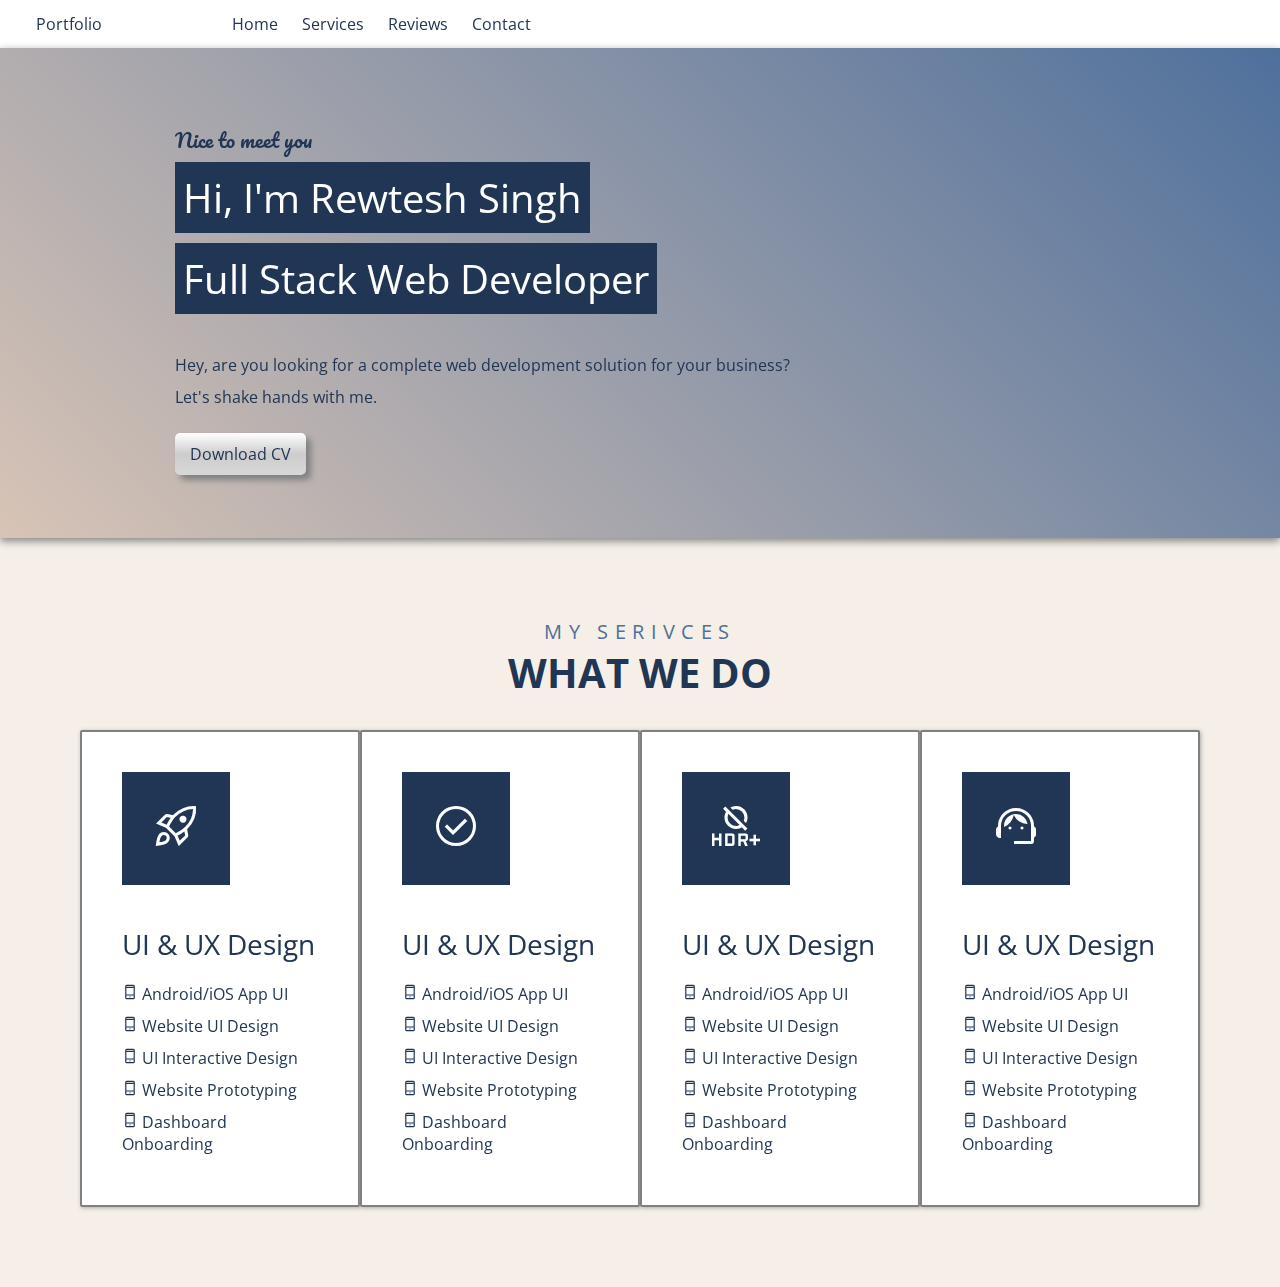
==== index.html @ db838163 "style" ====
<!DOCTYPE html>
<html lang="en">
<head>
    <!-- Meta Tags -->
    <meta charset="UTF-8">
    <meta http-equiv="X-UA-Compatible" content="IE=edge">
    <meta name="viewport" content="width=device-width, initial-scale=1.0">
    
    <!-- Title -->
    <title>My Portfolio</title>
    
    <!-- Fonts -->
    <link rel="preconnect" href="https://fonts.googleapis.com">
    <link rel="preconnect" href="https://fonts.gstatic.com" crossorigin>
    <link href="https://fonts.googleapis.com/css2?family=Open+Sans:wght@600&display=swap" rel="stylesheet">
    <link href="https://fonts.googleapis.com/css2?family=Pacifico&display=swap" rel="stylesheet">

    <!-- Icons -->
    <link rel="stylesheet" href="https://fonts.googleapis.com/css2?family=Material+Symbols+Outlined:opsz,wght,FILL,GRAD@48,400,0,0" />
    <link rel="stylesheet" href="https://fonts.googleapis.com/css2?family=Material+Symbols+Outlined:opsz,wght,FILL,GRAD@20..48,100..700,0..1,-50..200" />
    <link rel="stylesheet" href="https://fonts.googleapis.com/css2?family=Material+Symbols+Outlined:opsz,wght,FILL,GRAD@48,400,0,0" />
    <link rel="stylesheet" href="https://fonts.googleapis.com/css2?family=Material+Symbols+Outlined:opsz,wght,FILL,GRAD@20..48,100..700,0..1,-50..200" />
    <!-- Styles -->
    <link rel="stylesheet" href="style/day4.css">
</head>
<body>
    <div class="navigation">
        <div class="logo">
            <img class="logoImage" src="logo.png" alt="">
            <span class="logoTitle">Portfolio</span>
        </div>

        <div class="menuItems">
            <a href="#"><span class="menuItem">Home</span></a>
            <a href="#"><span class="menuItem">Services</span></a>
            <a href="#"><span class="menuItem">Reviews</span></a>
            <a href="#"><span class="menuItem">Contact</span></a>
        </div>

        <div class="contact">
            <a class="contactButton" href="#">
                <img class="contactImage" src="call.png" alt="">
            </a>
        </div>
    </div>

    <div class="banner">
        <div class="bannerLeft">
            <div class="greeting">
                Nice to meet you
            </div>
            <div class="title">
                <div class="titleSpan">
                    Hi, I'm Rewtesh Singh
                </div>                                
                <div class="titleSpan">
                    Full Stack Web Developer
                </div>
            </div>
            <div class="description">
                Hey, are you looking for a complete web development
                solution for your business? 
                Let's shake hands with me.
            </div>
            <div class="showCV">
                <a href="#" class="showCVButton">
                    Download CV
                </a>
            </div>
        </div>

        <div class="bannerRight">
            <img class="bannerImage" src="IMG20230305185233.jpg" alt="">
        </div>
    </div>

    <div class="services">
        <!-- Service Text Headings -->
        <div class="serviceText">
            <!-- service text sub-heading -->
            <div class="textSubHeading">My Serivces</div>

            <!-- Service text heading -->
            <div class="textHeading">What we do</div>
        </div>

        <!-- Service Cards -->
        <div class="serviceCards">
            <div class="serviceCard">
                <div class="serviceIconDiv">
                    <span class="serviceIcon material-symbols-outlined">rocket_launch</span>
                </div>
                <div class="serviceTitle">UI & UX Design</div>
                <div class="serviceFeatures">
                    <div class="serviceFeature">
                        <span class="serviceFeatureIcon material-symbols-outlined">
                            phone_iphone
                        </span>
                        <span class="serviceFeatureText">Android/iOS App UI</span>
                    </div>
                    <div class="serviceFeature">
                        <span class="serviceFeatureIcon material-symbols-outlined">
                            phone_iphone
                        </span>
                        <span class="serviceFeatureText">Website UI Design</span>
                    </div>
                    <div class="serviceFeature">
                        <span class="serviceFeatureIcon material-symbols-outlined">
                            phone_iphone
                        </span>
                        <span class="serviceFeatureText">UI Interactive Design</span>
                    </div>
                    <div class="serviceFeature">
                        <span class="serviceFeatureIcon material-symbols-outlined">
                            phone_iphone
                        </span>
                        <span class="serviceFeatureText">Website Prototyping</span>
                    </div>
                    <div class="serviceFeature">
                        <span class="serviceFeatureIcon material-symbols-outlined">
                            phone_iphone
                        </span>
                        <span class="serviceFeatureText">Dashboard Onboarding</span>
                    </div>
                </div>
            </div>

            <div class="serviceCard">
                <div class="serviceIconDiv">
                    <span class="serviceIcon material-symbols-outlined">check_circle</span>
                </div>
                <div class="serviceTitle">UI & UX Design</div>
                <div class="serviceFeatures">
                    <div class="serviceFeature">
                        <span class="serviceFeatureIcon material-symbols-outlined">
                            phone_iphone
                        </span>
                        <span class="serviceFeatureText">Android/iOS App UI</span>
                    </div>
                    <div class="serviceFeature">
                        <span class="serviceFeatureIcon material-symbols-outlined">
                            phone_iphone
                        </span>
                        <span class="serviceFeatureText">Website UI Design</span>
                    </div>
                    <div class="serviceFeature">
                        <span class="serviceFeatureIcon material-symbols-outlined">
                            phone_iphone
                        </span>
                        <span class="serviceFeatureText">UI Interactive Design</span>
                    </div>
                    <div class="serviceFeature">
                        <span class="serviceFeatureIcon material-symbols-outlined">
                            phone_iphone
                        </span>
                        <span class="serviceFeatureText">Website Prototyping</span>
                    </div>
                    <div class="serviceFeature">
                        <span class="serviceFeatureIcon material-symbols-outlined">
                            phone_iphone
                        </span>
                        <span class="serviceFeatureText">Dashboard Onboarding</span>
                    </div>
                </div>
            </div>
            <div class="serviceCard">
                <div class="serviceIconDiv">
                    <span class="serviceIcon material-symbols-outlined">hdr_off_select</span>
                </div>
                <div class="serviceTitle">UI & UX Design</div>
                <div class="serviceFeatures">
                    <div class="serviceFeature">
                        <span class="serviceFeatureIcon material-symbols-outlined">
                            phone_iphone
                        </span>
                        <span class="serviceFeatureText">Android/iOS App UI</span>
                    </div>
                    <div class="serviceFeature">
                        <span class="serviceFeatureIcon material-symbols-outlined">
                            phone_iphone
                        </span>
                        <span class="serviceFeatureText">Website UI Design</span>
                    </div>
                    <div class="serviceFeature">
                        <span class="serviceFeatureIcon material-symbols-outlined">
                            phone_iphone
                        </span>
                        <span class="serviceFeatureText">UI Interactive Design</span>
                    </div>
                    <div class="serviceFeature">
                        <span class="serviceFeatureIcon material-symbols-outlined">
                            phone_iphone
                        </span>
                        <span class="serviceFeatureText">Website Prototyping</span>
                    </div>
                    <div class="serviceFeature">
                        <span class="serviceFeatureIcon material-symbols-outlined">
                            phone_iphone
                        </span>
                        <span class="serviceFeatureText">Dashboard Onboarding</span>
                    </div>
                </div>
            </div>
            <div class="serviceCard">
                <div class="serviceIconDiv">
                    <span class="serviceIcon material-symbols-outlined">support_agent</span>
                </div>
                <div class="serviceTitle">UI & UX Design</div>
                <div class="serviceFeatures">
                    <div class="serviceFeature">
                        <span class="serviceFeatureIcon material-symbols-outlined">
                            phone_iphone
                        </span>
                        <span class="serviceFeatureText">Android/iOS App UI</span>
                    </div>
                    <div class="serviceFeature">
                        <span class="serviceFeatureIcon material-symbols-outlined">
                            phone_iphone
                        </span>
                        <span class="serviceFeatureText">Website UI Design</span>
                    </div>
                    <div class="serviceFeature">
                        <span class="serviceFeatureIcon material-symbols-outlined">
                            phone_iphone
                        </span>
                        <span class="serviceFeatureText">UI Interactive Design</span>
                    </div>
                    <div class="serviceFeature">
                        <span class="serviceFeatureIcon material-symbols-outlined">
                            phone_iphone
                        </span>
                        <span class="serviceFeatureText">Website Prototyping</span>
                    </div>
                    <div class="serviceFeature">
                        <span class="serviceFeatureIcon material-symbols-outlined">
                            phone_iphone
                        </span>
                        <span class="serviceFeatureText">Dashboard Onboarding</span>
                    </div>
                </div>
            </div>
        </div>
    </div>


</body>
</html>
---- style/day4.css ----
/* Define The global or root variables */
:root{
    --primaryColor :#213555;
    --backgroundColor :#F5EFE7;
    --primaryAccentColor :#4F709C;
    --secondaryColor : #D8C4B6;
    --whiteColor:white;
    --blackColor:#222222;
    --primaryFont: 'Open Sans', sans-serif;
    --cursiveFont: 'Pacifico', cursive;

    --navbarHeight: 3rem;
}

/* Main CSS */
body{
    background-color: var(--backgroundColor);
    color: var(--primaryColor);
    font-family: var(--primaryFont);
    margin-top: 0px;
    margin-left: 0px;
    margin-right: 0px;
}
a {
    text-decoration: none;
    color: var(--primaryColor);
}
a:hover{
    color: var(--primaryAccentColor);
}

/* Navigation Bar */
.navigation{
    background-color: var(--whiteColor);
    height: var(--navbarHeight);
    display: flex;
    justify-content: space-around;
    align-items: center;
    filter: drop-shadow(0px 3px 4px grey);
    /* margin-bottom: 15px; */
}
.logo{
    display:flex;
    padding-left: 20px;
    width: 12rem;
    align-items: center;
}
.logoImage{
    padding: 8px;
    height: 2rem;    
    /* float:left; */
}
.contactImage{
    padding: 8px;
    height: 2rem;  
    margin-right: 40px;
}
.menuItems{
    flex-grow:2;
}
.menuItem{
    margin-left: 20px;
}

/* Banner */
.banner{
    display: flex;
    height: 450px;
    background: linear-gradient(45deg, var(--secondaryColor),var(--primaryAccentColor));
    filter: drop-shadow(0px 3px 4px grey); /*x, y, radius,color */
    justify-content: space-around;
    align-items: center;
    padding: 20px;
}
.bannerLeft{
    width: 50%;
}
.bannerImage{
    height: 300px;
    border-radius: 100%;
}
.greeting{
    font-family: var(--cursiveFont);
    font-size: 1.25rem;
}
.title{
    font-size: 2.5rem;
    color: white;
}
.titleSpan{
    display: inline-block;
    background-color: var(--primaryColor);
    padding: 0.5rem; 
    margin: 5px 0px;   
}
.description{
    margin: 30px 0px;
    line-height: 2rem;
}
.showCVButton{
    background: linear-gradient(
        white, rgb(205,205,205),rgb(215,215,215)
    );
    padding: 10px 15px;
    border-radius: 5px;
    filter: drop-shadow(5px 5px 3px grey);
}
.showCVButton:hover{
    background: linear-gradient(
        white, rgb(215,215,215)
    );
}

/* Services Section */
.services{
    margin: 5rem;    
}
.serviceText{
    text-align: center;
    text-transform: uppercase;
}
.textSubHeading{
    color: var(--primaryAccentColor);
    letter-spacing: 0.4rem;
    font-size: 1.25rem;
}
.textHeading{
    font-size: 2.5rem;
    font-weight: bold;
}
.serviceCards{
    margin-top: 30px;
    display: flex;
    justify-content: space-around;
}
.serviceCard{
    background-color: white;
    border: 2px solid grey;
    border-radius: 2px;
    filter: drop-shadow(1px 1px 2px #aaaaaa);
    /* margin: 15px; */
    padding: 40px;
}
.serviceCard:hover{
    background-color: white;
    filter: drop-shadow(3px 3px 8px grey);
}
.serviceIconDiv{
    background-color: var(--primaryColor);
    padding: 30px;
    display: inline-block;
    margin-bottom: 20px;       
}
.serviceIcon{
    font-size: 3rem;
    color: white;
}
.serviceTitle{
    font-size: 1.75rem;
    margin: 20px 0px;
}
.serviceFeature{
    font-size: 1rem;
    margin: 10px 0px;
}
.serviceFeatureIcon{
    font-size: 1rem;
}
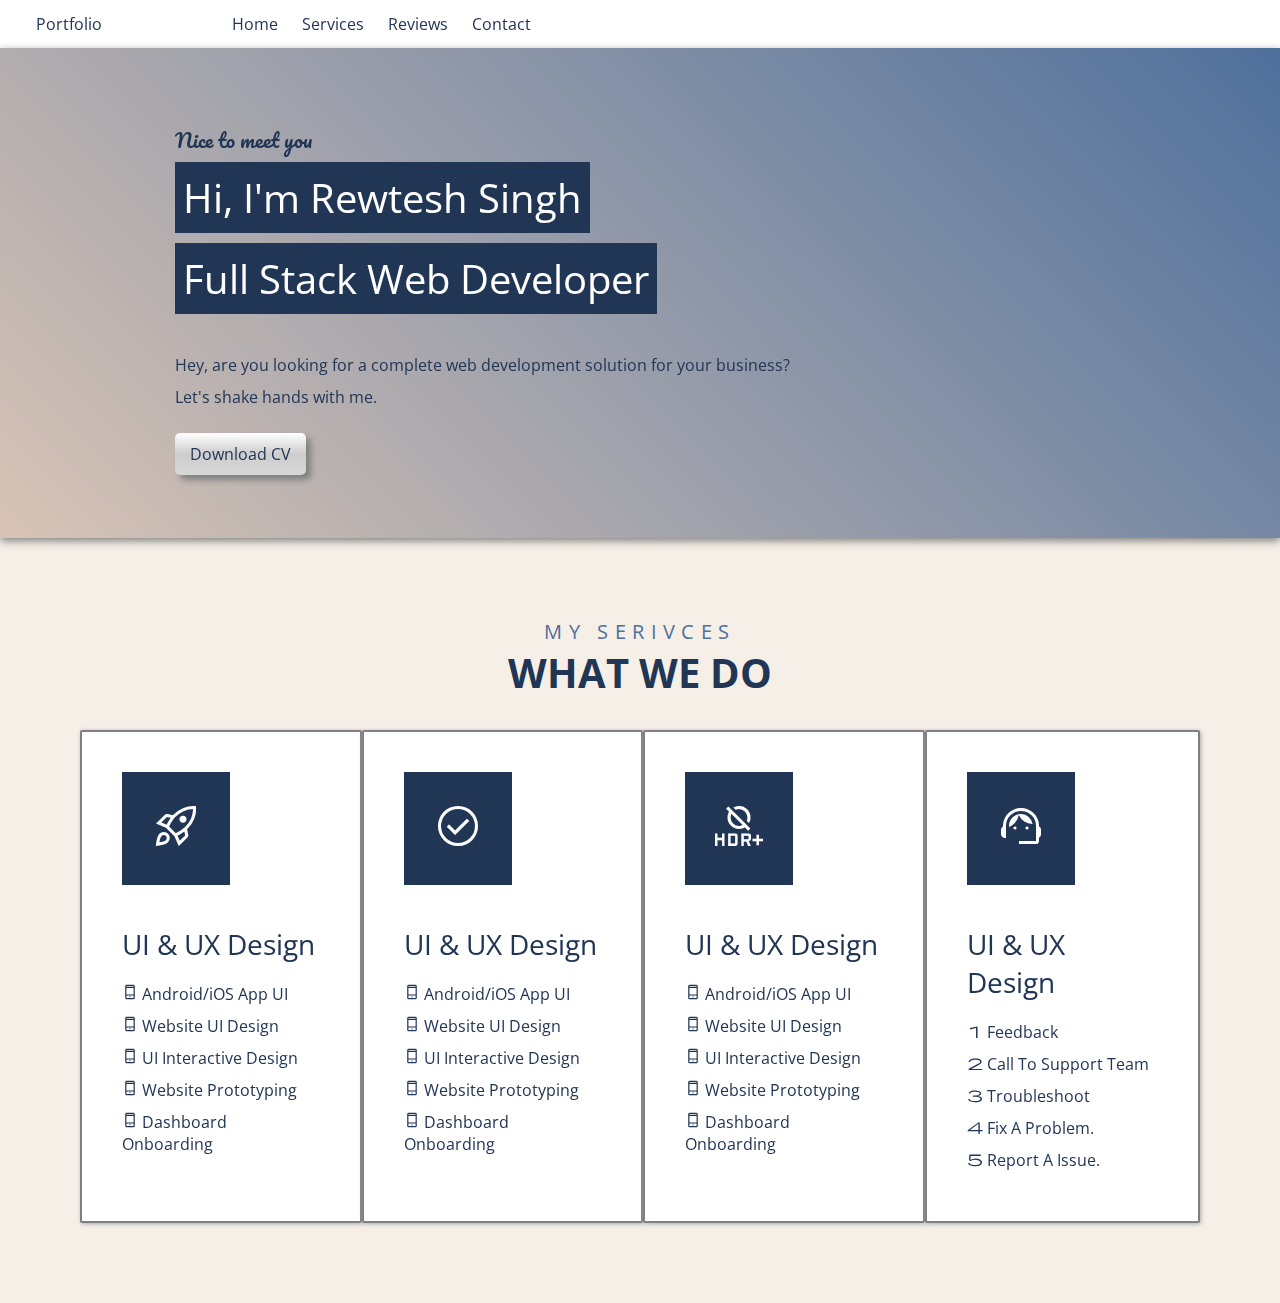
==== commit 70f024cf: "chng" ====
--- a/index.html
+++ b/index.html
@@ -26,7 +26,7 @@
 <body>
     <div class="navigation">
         <div class="logo">
-            <img class="logoImage" src="logo.png" alt="">
+            <img class="logoImage" src="images/logo.png" alt="">
             <span class="logoTitle">Portfolio</span>
         </div>
 
@@ -39,7 +39,7 @@
 
         <div class="contact">
             <a class="contactButton" href="#">
-                <img class="contactImage" src="call.png" alt="">
+                <img class="contactImage" src="images/call.png" alt="">
             </a>
         </div>
     </div>
@@ -70,7 +70,7 @@
         </div>
 
         <div class="bannerRight">
-            <img class="bannerImage" src="IMG20230305185233.jpg" alt="">
+            <img class="bannerImage" src="images/IMG20230305185233.jpg" alt="">
         </div>
     </div>
 
@@ -209,33 +209,33 @@
                 <div class="serviceFeatures">
                     <div class="serviceFeature">
                         <span class="serviceFeatureIcon material-symbols-outlined">
-                            phone_iphone
-                        </span>
-                        <span class="serviceFeatureText">Android/iOS App UI</span>
-                    </div>
-                    <div class="serviceFeature">
-                        <span class="serviceFeatureIcon material-symbols-outlined">
-                            phone_iphone
-                        </span>
-                        <span class="serviceFeatureText">Website UI Design</span>
-                    </div>
-                    <div class="serviceFeature">
-                        <span class="serviceFeatureIcon material-symbols-outlined">
-                            phone_iphone
-                        </span>
-                        <span class="serviceFeatureText">UI Interactive Design</span>
-                    </div>
-                    <div class="serviceFeature">
-                        <span class="serviceFeatureIcon material-symbols-outlined">
-                            phone_iphone
-                        </span>
-                        <span class="serviceFeatureText">Website Prototyping</span>
-                    </div>
-                    <div class="serviceFeature">
-                        <span class="serviceFeatureIcon material-symbols-outlined">
-                            phone_iphone
-                        </span>
-                        <span class="serviceFeatureText">Dashboard Onboarding</span>
+                            1
+                        </span>
+                        <span class="serviceFeatureText">Feedback</span>
+                    </div>
+                    <div class="serviceFeature">
+                        <span class="serviceFeatureIcon material-symbols-outlined">
+                            2
+                        </span>
+                        <span class="serviceFeatureText">Call To Support Team</span>
+                    </div>
+                    <div class="serviceFeature">
+                        <span class="serviceFeatureIcon material-symbols-outlined">
+                            3
+                        </span>
+                        <span class="serviceFeatureText">Troubleshoot</span>
+                    </div>
+                    <div class="serviceFeature">
+                        <span class="serviceFeatureIcon material-symbols-outlined">
+                            4
+                        </span>
+                        <span class="serviceFeatureText">Fix A Problem.</span>
+                    </div>
+                    <div class="serviceFeature">
+                        <span class="serviceFeatureIcon material-symbols-outlined">
+                            5
+                        </span>
+                        <span class="serviceFeatureText">Report A Issue.</span>
                     </div>
                 </div>
             </div>
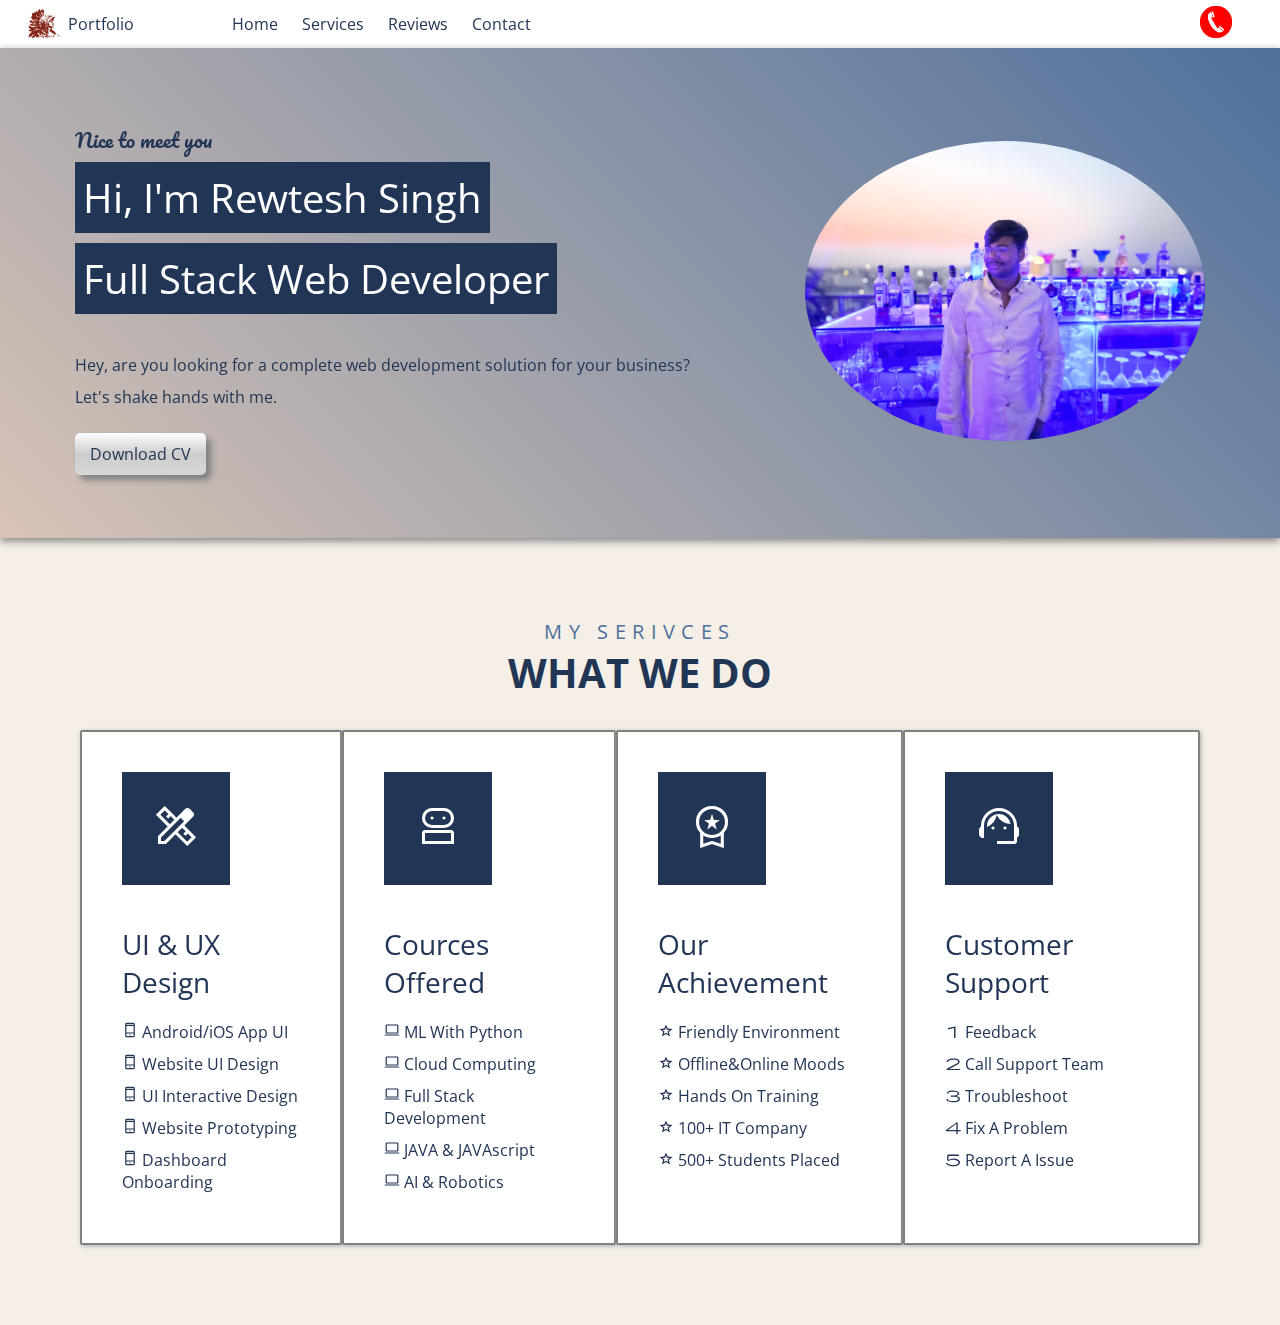
==== commit 440f639c: "aa" ====
--- a/index.html
+++ b/index.html
@@ -17,7 +17,7 @@
 
     <!-- Icons -->
     <link rel="stylesheet" href="https://fonts.googleapis.com/css2?family=Material+Symbols+Outlined:opsz,wght,FILL,GRAD@48,400,0,0" />
-    <link rel="stylesheet" href="https://fonts.googleapis.com/css2?family=Material+Symbols+Outlined:opsz,wght,FILL,GRAD@20..48,100..700,0..1,-50..200" />
+    <link rel="stylesheet" href="https://fonts.googleapis.com/css2?family=Material+Symbols+Outlined:opsz,wght,FILL,GRAD@48,400,0,0" />
     <link rel="stylesheet" href="https://fonts.googleapis.com/css2?family=Material+Symbols+Outlined:opsz,wght,FILL,GRAD@48,400,0,0" />
     <link rel="stylesheet" href="https://fonts.googleapis.com/css2?family=Material+Symbols+Outlined:opsz,wght,FILL,GRAD@20..48,100..700,0..1,-50..200" />
     <!-- Styles -->
@@ -26,7 +26,7 @@
 <body>
     <div class="navigation">
         <div class="logo">
-            <img class="logoImage" src="images/logo.png" alt="">
+            <img class="logoImage" src="style/logo.png" alt="">
             <span class="logoTitle">Portfolio</span>
         </div>
 
@@ -39,7 +39,7 @@
 
         <div class="contact">
             <a class="contactButton" href="#">
-                <img class="contactImage" src="images/call.png" alt="">
+                <img class="contactImage" src="style/call.png" alt="">
             </a>
         </div>
     </div>
@@ -70,7 +70,7 @@
         </div>
 
         <div class="bannerRight">
-            <img class="bannerImage" src="images/IMG20230305185233.jpg" alt="">
+            <img class="bannerImage" src="style/IMG20230305185233.jpg" alt="">
         </div>
     </div>
 
@@ -88,7 +88,9 @@
         <div class="serviceCards">
             <div class="serviceCard">
                 <div class="serviceIconDiv">
-                    <span class="serviceIcon material-symbols-outlined">rocket_launch</span>
+                    <span class="serviceIcon material-symbols-outlined">
+                        design_services
+                        </span>
                 </div>
                 <div class="serviceTitle">UI & UX Design</div>
                 <div class="serviceFeatures">
@@ -127,77 +129,81 @@
 
             <div class="serviceCard">
                 <div class="serviceIconDiv">
-                    <span class="serviceIcon material-symbols-outlined">check_circle</span>
-                </div>
-                <div class="serviceTitle">UI & UX Design</div>
-                <div class="serviceFeatures">
-                    <div class="serviceFeature">
-                        <span class="serviceFeatureIcon material-symbols-outlined">
-                            phone_iphone
-                        </span>
-                        <span class="serviceFeatureText">Android/iOS App UI</span>
-                    </div>
-                    <div class="serviceFeature">
-                        <span class="serviceFeatureIcon material-symbols-outlined">
-                            phone_iphone
-                        </span>
-                        <span class="serviceFeatureText">Website UI Design</span>
-                    </div>
-                    <div class="serviceFeature">
-                        <span class="serviceFeatureIcon material-symbols-outlined">
-                            phone_iphone
-                        </span>
-                        <span class="serviceFeatureText">UI Interactive Design</span>
-                    </div>
-                    <div class="serviceFeature">
-                        <span class="serviceFeatureIcon material-symbols-outlined">
-                            phone_iphone
-                        </span>
-                        <span class="serviceFeatureText">Website Prototyping</span>
-                    </div>
-                    <div class="serviceFeature">
-                        <span class="serviceFeatureIcon material-symbols-outlined">
-                            phone_iphone
-                        </span>
-                        <span class="serviceFeatureText">Dashboard Onboarding</span>
-                    </div>
-                </div>
-            </div>
-            <div class="serviceCard">
-                <div class="serviceIconDiv">
-                    <span class="serviceIcon material-symbols-outlined">hdr_off_select</span>
-                </div>
-                <div class="serviceTitle">UI & UX Design</div>
-                <div class="serviceFeatures">
-                    <div class="serviceFeature">
-                        <span class="serviceFeatureIcon material-symbols-outlined">
-                            phone_iphone
-                        </span>
-                        <span class="serviceFeatureText">Android/iOS App UI</span>
-                    </div>
-                    <div class="serviceFeature">
-                        <span class="serviceFeatureIcon material-symbols-outlined">
-                            phone_iphone
-                        </span>
-                        <span class="serviceFeatureText">Website UI Design</span>
-                    </div>
-                    <div class="serviceFeature">
-                        <span class="serviceFeatureIcon material-symbols-outlined">
-                            phone_iphone
-                        </span>
-                        <span class="serviceFeatureText">UI Interactive Design</span>
-                    </div>
-                    <div class="serviceFeature">
-                        <span class="serviceFeatureIcon material-symbols-outlined">
-                            phone_iphone
-                        </span>
-                        <span class="serviceFeatureText">Website Prototyping</span>
-                    </div>
-                    <div class="serviceFeature">
-                        <span class="serviceFeatureIcon material-symbols-outlined">
-                            phone_iphone
-                        </span>
-                        <span class="serviceFeatureText">Dashboard Onboarding</span>
+                    <span class="serviceIcon material-symbols-outlined">
+                        robot_2
+                        </span>
+                </div>
+                <div class="serviceTitle">Cources Offered</div>
+                <div class="serviceFeatures">
+                    <div class="serviceFeature">
+                        <span class="serviceFeatureIcon material-symbols-outlined">
+                            computer
+                        </span>
+                        <span class="serviceFeatureText">ML With Python</span>
+                    </div>
+                    <div class="serviceFeature">
+                        <span class="serviceFeatureIcon material-symbols-outlined">
+                            computer 
+                        </span>
+                        <span class="serviceFeatureText">Cloud Computing</span>
+                    </div>
+                    <div class="serviceFeature">
+                        <span class="serviceFeatureIcon material-symbols-outlined">
+                            computer 
+                        </span>
+                        <span class="serviceFeatureText">Full Stack Development</span>
+                    </div>
+                    <div class="serviceFeature">
+                        <span class="serviceFeatureIcon material-symbols-outlined">
+                            computer 
+                        </span>
+                        <span class="serviceFeatureText">JAVA & JAVAscript</span>
+                    </div>
+                    <div class="serviceFeature">
+                        <span class="serviceFeatureIcon material-symbols-outlined">
+                            computer 
+                        </span>
+                        <span class="serviceFeatureText">AI & Robotics</span>
+                    </div>
+                </div>
+            </div>
+            <div class="serviceCard">
+                <div class="serviceIconDiv">
+                    <span class="serviceIcon material-symbols-outlined">
+                        workspace_premium
+                        </span>
+                </div>
+                <div class="serviceTitle">Our Achievement</div>
+                <div class="serviceFeatures">
+                    <div class="serviceFeature">
+                        <span class="serviceFeatureIcon material-symbols-outlined">
+                            star
+                        </span>
+                        <span class="serviceFeatureText">Friendly Environment</span>
+                    </div>
+                    <div class="serviceFeature">
+                        <span class="serviceFeatureIcon material-symbols-outlined">
+                            star
+                        </span>
+                        <span class="serviceFeatureText">Offline&Online Moods</span>
+                    </div>
+                    <div class="serviceFeature">
+                        <span class="serviceFeatureIcon material-symbols-outlined">
+                            star
+                        </span>
+                        <span class="serviceFeatureText">Hands On Training</span>
+                    </div>
+                    <div class="serviceFeature">
+                        <span class="serviceFeatureIcon material-symbols-outlined">
+                            star
+                        </span>
+                        <span class="serviceFeatureText">100+ IT Company</span>
+                    </div>
+                    <div class="serviceFeature">
+                        <span class="serviceFeatureIcon material-symbols-outlined">
+                            star
+                        </span>
+                        <span class="serviceFeatureText">500+ Students Placed</span>
                     </div>
                 </div>
             </div>
@@ -205,7 +211,7 @@
                 <div class="serviceIconDiv">
                     <span class="serviceIcon material-symbols-outlined">support_agent</span>
                 </div>
-                <div class="serviceTitle">UI & UX Design</div>
+                <div class="serviceTitle">Customer Support</div>
                 <div class="serviceFeatures">
                     <div class="serviceFeature">
                         <span class="serviceFeatureIcon material-symbols-outlined">
@@ -217,7 +223,7 @@
                         <span class="serviceFeatureIcon material-symbols-outlined">
                             2
                         </span>
-                        <span class="serviceFeatureText">Call To Support Team</span>
+                        <span class="serviceFeatureText">Call Support Team</span>
                     </div>
                     <div class="serviceFeature">
                         <span class="serviceFeatureIcon material-symbols-outlined">
@@ -229,13 +235,13 @@
                         <span class="serviceFeatureIcon material-symbols-outlined">
                             4
                         </span>
-                        <span class="serviceFeatureText">Fix A Problem.</span>
+                        <span class="serviceFeatureText">Fix A Problem</span>
                     </div>
                     <div class="serviceFeature">
                         <span class="serviceFeatureIcon material-symbols-outlined">
                             5
                         </span>
-                        <span class="serviceFeatureText">Report A Issue.</span>
+                        <span class="serviceFeatureText">Report A Issue</span>
                     </div>
                 </div>
             </div>
@@ -244,4 +250,4 @@
 
 
 </body>
-</html>
+</html>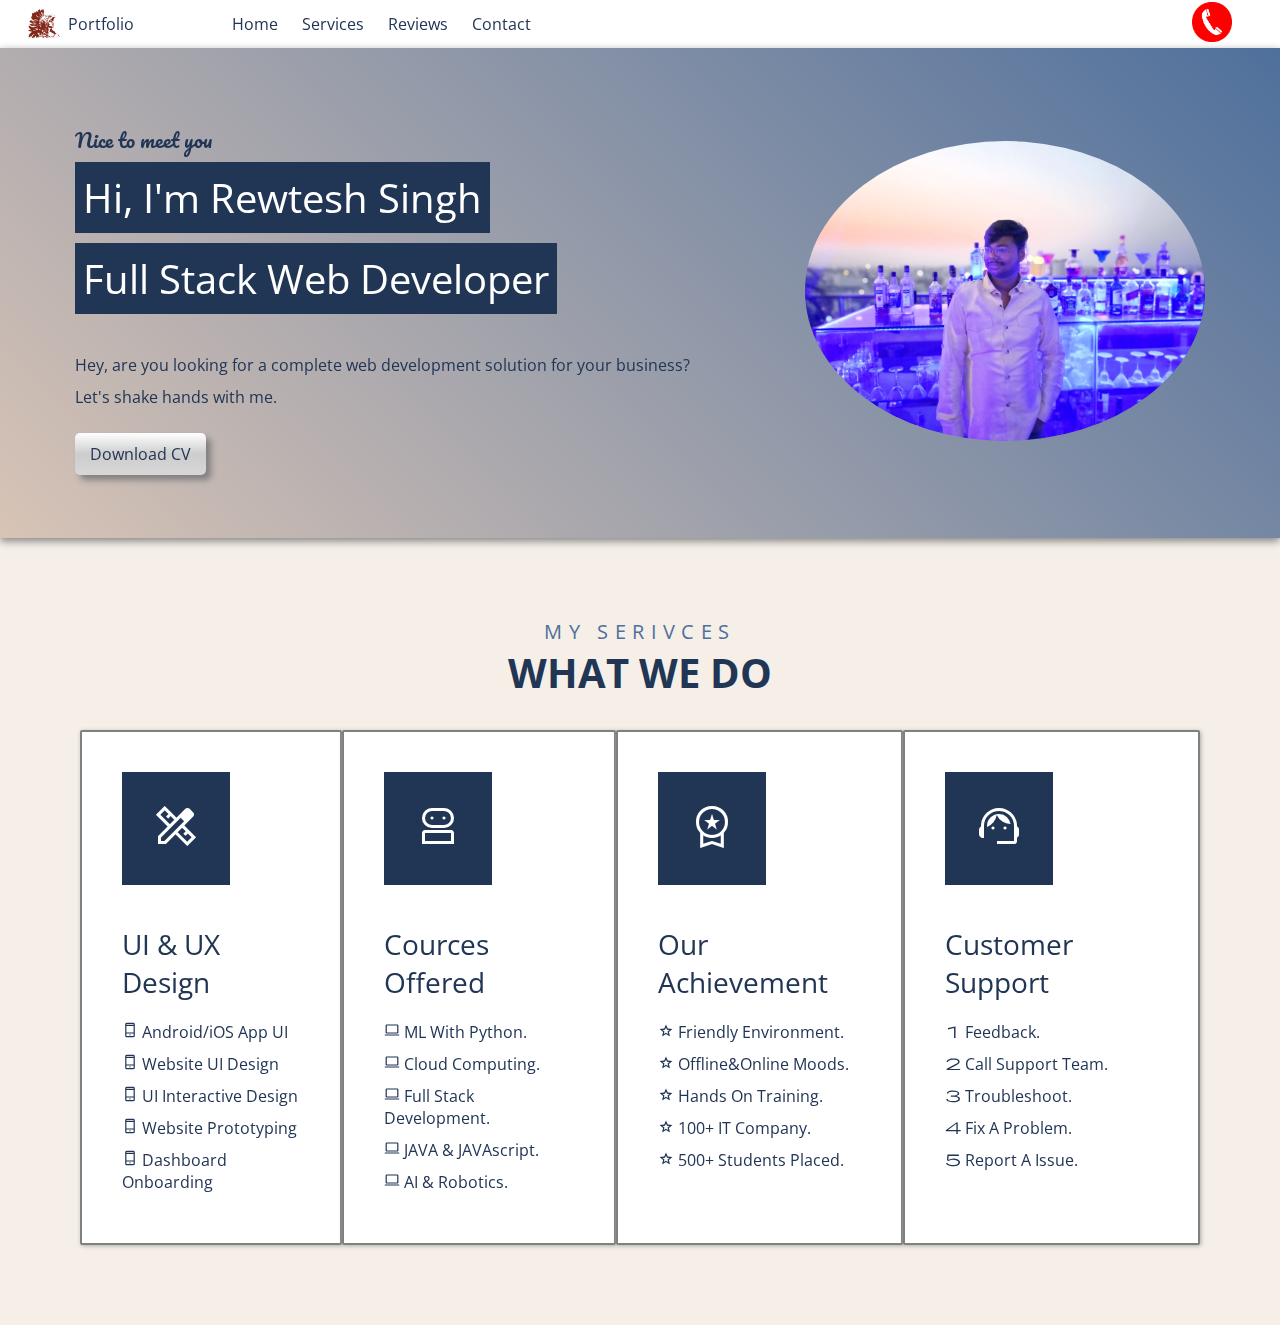
==== commit 219a8e59: "Some Changes 17-6-23" ====
--- a/index.html
+++ b/index.html
@@ -7,7 +7,7 @@
     <meta name="viewport" content="width=device-width, initial-scale=1.0">
     
     <!-- Title -->
-    <title>My Portfolio</title>
+    <title>Rewtesh Singh Portfolio</title>
     
     <!-- Fonts -->
     <link rel="preconnect" href="https://fonts.googleapis.com">
@@ -27,7 +27,8 @@
     <div class="navigation">
         <div class="logo">
             <img class="logoImage" src="style/logo.png" alt="">
-            <span class="logoTitle">Portfolio</span>
+            <!-- <span class="logoTitle">Portfolio</span> -->
+            <a href="#"><span class="logoTitle">Portfolio</span></a>
         </div>
 
         <div class="menuItems">
@@ -139,31 +140,31 @@
                         <span class="serviceFeatureIcon material-symbols-outlined">
                             computer
                         </span>
-                        <span class="serviceFeatureText">ML With Python</span>
-                    </div>
-                    <div class="serviceFeature">
-                        <span class="serviceFeatureIcon material-symbols-outlined">
-                            computer 
-                        </span>
-                        <span class="serviceFeatureText">Cloud Computing</span>
-                    </div>
-                    <div class="serviceFeature">
-                        <span class="serviceFeatureIcon material-symbols-outlined">
-                            computer 
-                        </span>
-                        <span class="serviceFeatureText">Full Stack Development</span>
-                    </div>
-                    <div class="serviceFeature">
-                        <span class="serviceFeatureIcon material-symbols-outlined">
-                            computer 
-                        </span>
-                        <span class="serviceFeatureText">JAVA & JAVAscript</span>
-                    </div>
-                    <div class="serviceFeature">
-                        <span class="serviceFeatureIcon material-symbols-outlined">
-                            computer 
-                        </span>
-                        <span class="serviceFeatureText">AI & Robotics</span>
+                        <span class="serviceFeatureText">ML With Python.</span>
+                    </div>
+                    <div class="serviceFeature">
+                        <span class="serviceFeatureIcon material-symbols-outlined">
+                            computer 
+                        </span>
+                        <span class="serviceFeatureText">Cloud Computing.</span>
+                    </div>
+                    <div class="serviceFeature">
+                        <span class="serviceFeatureIcon material-symbols-outlined">
+                            computer 
+                        </span>
+                        <span class="serviceFeatureText">Full Stack Development.</span>
+                    </div>
+                    <div class="serviceFeature">
+                        <span class="serviceFeatureIcon material-symbols-outlined">
+                            computer 
+                        </span>
+                        <span class="serviceFeatureText">JAVA & JAVAscript.</span>
+                    </div>
+                    <div class="serviceFeature">
+                        <span class="serviceFeatureIcon material-symbols-outlined">
+                            computer 
+                        </span>
+                        <span class="serviceFeatureText">AI & Robotics.</span>
                     </div>
                 </div>
             </div>
@@ -179,31 +180,31 @@
                         <span class="serviceFeatureIcon material-symbols-outlined">
                             star
                         </span>
-                        <span class="serviceFeatureText">Friendly Environment</span>
-                    </div>
-                    <div class="serviceFeature">
-                        <span class="serviceFeatureIcon material-symbols-outlined">
-                            star
-                        </span>
-                        <span class="serviceFeatureText">Offline&Online Moods</span>
-                    </div>
-                    <div class="serviceFeature">
-                        <span class="serviceFeatureIcon material-symbols-outlined">
-                            star
-                        </span>
-                        <span class="serviceFeatureText">Hands On Training</span>
-                    </div>
-                    <div class="serviceFeature">
-                        <span class="serviceFeatureIcon material-symbols-outlined">
-                            star
-                        </span>
-                        <span class="serviceFeatureText">100+ IT Company</span>
-                    </div>
-                    <div class="serviceFeature">
-                        <span class="serviceFeatureIcon material-symbols-outlined">
-                            star
-                        </span>
-                        <span class="serviceFeatureText">500+ Students Placed</span>
+                        <span class="serviceFeatureText">Friendly Environment.</span>
+                    </div>
+                    <div class="serviceFeature">
+                        <span class="serviceFeatureIcon material-symbols-outlined">
+                            star
+                        </span>
+                        <span class="serviceFeatureText">Offline&Online Moods.</span>
+                    </div>
+                    <div class="serviceFeature">
+                        <span class="serviceFeatureIcon material-symbols-outlined">
+                            star
+                        </span>
+                        <span class="serviceFeatureText">Hands On Training.</span>
+                    </div>
+                    <div class="serviceFeature">
+                        <span class="serviceFeatureIcon material-symbols-outlined">
+                            star
+                        </span>
+                        <span class="serviceFeatureText">100+ IT Company.</span>
+                    </div>
+                    <div class="serviceFeature">
+                        <span class="serviceFeatureIcon material-symbols-outlined">
+                            star
+                        </span>
+                        <span class="serviceFeatureText">500+ Students Placed.</span>
                     </div>
                 </div>
             </div>
@@ -217,31 +218,31 @@
                         <span class="serviceFeatureIcon material-symbols-outlined">
                             1
                         </span>
-                        <span class="serviceFeatureText">Feedback</span>
+                        <span class="serviceFeatureText">Feedback.</span>
                     </div>
                     <div class="serviceFeature">
                         <span class="serviceFeatureIcon material-symbols-outlined">
                             2
                         </span>
-                        <span class="serviceFeatureText">Call Support Team</span>
+                        <span class="serviceFeatureText">Call Support Team.</span>
                     </div>
                     <div class="serviceFeature">
                         <span class="serviceFeatureIcon material-symbols-outlined">
                             3
                         </span>
-                        <span class="serviceFeatureText">Troubleshoot</span>
+                        <span class="serviceFeatureText">Troubleshoot.</span>
                     </div>
                     <div class="serviceFeature">
                         <span class="serviceFeatureIcon material-symbols-outlined">
                             4
                         </span>
-                        <span class="serviceFeatureText">Fix A Problem</span>
+                        <span class="serviceFeatureText">Fix A Problem.</span>
                     </div>
                     <div class="serviceFeature">
                         <span class="serviceFeatureIcon material-symbols-outlined">
                             5
                         </span>
-                        <span class="serviceFeatureText">Report A Issue</span>
+                        <span class="serviceFeatureText">Report A Issue.</span>
                     </div>
                 </div>
             </div>
--- a/style/day4.css
+++ b/style/day4.css
@@ -52,7 +52,7 @@
 }
 .contactImage{
     padding: 8px;
-    height: 2rem;  
+    height: 2.5rem;  
     margin-right: 40px;
 }
 .menuItems{
